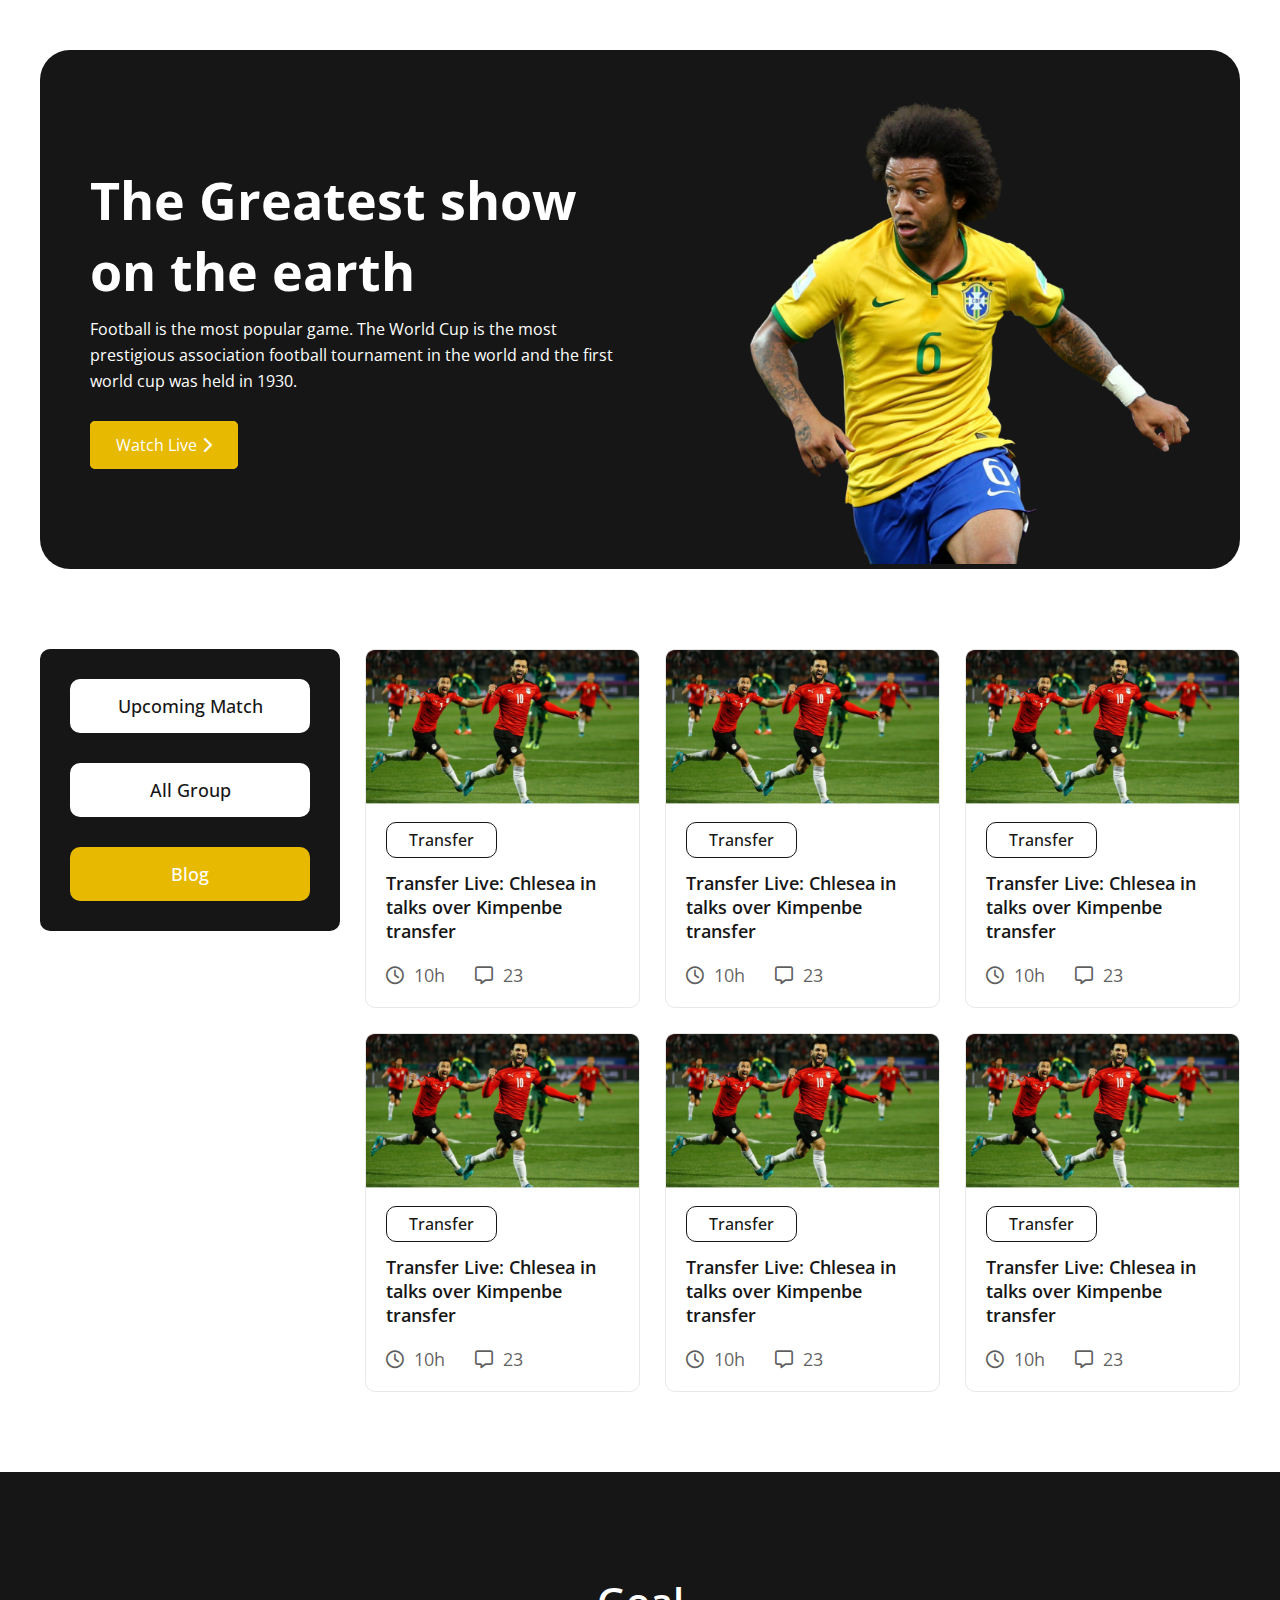
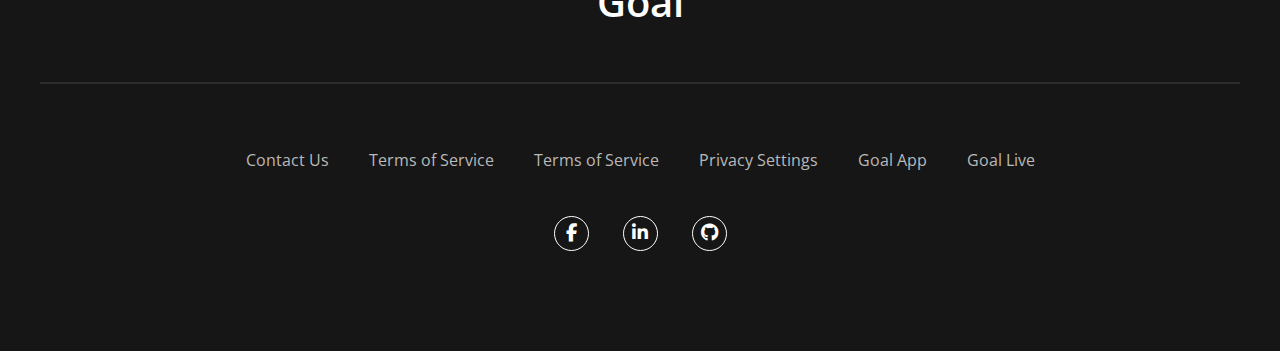
==== index.html @ fa1135a6 "assignment-2" ====
<!DOCTYPE html>
<html lang="en">
  <head>
    <meta charset="UTF-8" />
    <meta http-equiv="X-UA-Compatible" content="IE=edge" />
    <meta name="viewport" content="width=device-width, initial-scale=1.0" />
    <title>World Cup</title>

    <!-- Font Awesome CDN -->
    <link
      rel="stylesheet"
      href="https://cdnjs.cloudflare.com/ajax/libs/font-awesome/6.1.1/css/all.min.css"
    />

    <!-- Custom CSS -->
    <link rel="stylesheet" href="assets/css/style.css" />
  </head>
  <body>
    <main>
      <!-- Hero Section HTML Start -->

      <section id="Hero">
        <div class="container">
          <div class="hero-wrapper">
            <div class="hero-content">
              <h1>The Greatest show on the earth</h1>
              <p>
                Football is the most popular game. The World Cup is the most prestigious association football tournament in the world and the first world cup was held in 1930.
              </p>
              <a class="hero-btn" href="#"
                >Watch Live<i class="fa-solid fa-chevron-right"></i
              ></a>
            </div>
            <div class="hero-img">
              <img src="assets/images/hero-banner.png" alt="hero-banner" />
            </div>
          </div>
        </div>
      </section>

      <!-- Hero Section HTML End -->

      <!-- Blog Section HTML Start -->

      <section id="Blog">
        <div class="container">
          <div class="blog-wrapper">
            <div class="blog-left">
              <div class="blog-buttons">
                <a href="upcoming-match.html">Upcoming Match</a>
                <a href="#">All Group</a>
                <a class="active" href="#">Blog</a>
              </div>
            </div>
            <div class="blog-right">
              <div class="blogs">
                <article class="single-blog">
                  <div class="blog-thumbnail">
                    <img src="assets/images/blog-img.png" alt="blog-img" />
                  </div>
                  <div class="blog-content">
                    <a href="#">Transfer</a>
                    <h4>
                      Transfer Live: Chlesea in talks over Kimpenbe transfer
                    </h4>
                    <div class="blog-status">
                      <span><i class="fa-regular fa-clock"></i>10h</span>
                      <span><i class="fa-regular fa-message"></i></i>23</span>
                    </div>
                  </div>
                </article>
                <article class="single-blog">
                  <div class="blog-thumbnail">
                    <img src="assets/images/blog-img.png" alt="blog-img" />
                  </div>
                  <div class="blog-content">
                    <a href="#">Transfer</a>
                    <h4>
                      Transfer Live: Chlesea in talks over Kimpenbe transfer
                    </h4>
                    <div class="blog-status">
                      <span><i class="fa-regular fa-clock"></i>10h</span>
                      <span><i class="fa-regular fa-message"></i></i>23</span>
                    </div>
                  </div>
                </article>
                <article class="single-blog">
                  <div class="blog-thumbnail">
                    <img src="assets/images/blog-img.png" alt="blog-img" />
                  </div>
                  <div class="blog-content">
                    <a href="#">Transfer</a>
                    <h4>
                      Transfer Live: Chlesea in talks over Kimpenbe transfer
                    </h4>
                    <div class="blog-status">
                      <span><i class="fa-regular fa-clock"></i>10h</span>
                      <span><i class="fa-regular fa-message"></i></i>23</span>
                    </div>
                  </div>
                </article>
                <article class="single-blog">
                  <div class="blog-thumbnail">
                    <img src="assets/images/blog-img.png" alt="blog-img" />
                  </div>
                  <div class="blog-content">
                    <a href="#">Transfer</a>
                    <h4>
                      Transfer Live: Chlesea in talks over Kimpenbe transfer
                    </h4>
                    <div class="blog-status">
                      <span><i class="fa-regular fa-clock"></i>10h</span>
                      <span><i class="fa-regular fa-message"></i></i>23</span>
                    </div>
                  </div>
                </article>
                <article class="single-blog">
                  <div class="blog-thumbnail">
                    <img src="assets/images/blog-img.png" alt="blog-img" />
                  </div>
                  <div class="blog-content">
                    <a href="#">Transfer</a>
                    <h4>
                      Transfer Live: Chlesea in talks over Kimpenbe transfer
                    </h4>
                    <div class="blog-status">
                      <span><i class="fa-regular fa-clock"></i>10h</span>
                      <span><i class="fa-regular fa-message"></i></i>23</span>
                    </div>
                  </div>
                </article>
                <article class="single-blog">
                  <div class="blog-thumbnail">
                    <img src="assets/images/blog-img.png" alt="blog-img" />
                  </div>
                  <div class="blog-content">
                    <a href="#">Transfer</a>
                    <h4>
                      Transfer Live: Chlesea in talks over Kimpenbe transfer
                    </h4>
                    <div class="blog-status">
                      <span><i class="fa-regular fa-clock"></i>10h</span>
                      <span><i class="fa-regular fa-message"></i></i>23</span>
                    </div>
                  </div>
                </article>
              </div>
              <div class="view-btn">
                <a href="#">View All</a>
              </div>
            </div>
          </div>
        </div>
      </section>

      <!-- Blog Section HTML End -->

    </main>

    <!-- Footer Section HTML Start -->

    <footer id="Footer">
        <div class="footer-wrapper">
            <div class="container">
                <div class="footer-logo">
                    <a href="#">Goal</a>
                </div>
                <hr>
                <div class="footer-menu">
                    <ul>
                        <li><a href="#">Contact Us</a></li>
                        <li><a href="#">Terms of Service</a></li>
                        <li><a href="#">Terms of Service</a></li>
                        <li><a href="#">Privacy Settings</a></li>
                        <li><a href="#">Goal App</a></li>
                        <li><a href="#">Goal Live</a></li>
                    </ul>
                </div>
                <div class="social-link">
                  <a href="https://www.facebook.com"><i class="fa-brands fa-facebook-f"></i></a>
                  <a href="https://www.linkedin.com"><i class="fa-brands fa-linkedin-in"></i></a>
                  <a href="https://github.com"><i class="fa-brands fa-github"></i></a>
                </div>
            </div>
        </div>
    </footer>

    <!-- Footer Section HTML End -->

  </body>
</html>
---- assets/css/style.css ----
/* Base Styles Start */

/* Font */

@import url("https://fonts.googleapis.com/css2?family=Open+Sans:wght@300;400;500;600;700&display=swap");

* {
  margin: 0;
  padding: 0;
  box-sizing: border-box;
}

body {
  font-family: "Open Sans", sans-serif;
  scroll-behavior: smooth;
}

a {
  text-decoration: none;
  cursor: pointer;
}

img {
  max-width: 100%;
}

li {
  list-style: none;
}

.container {
  max-width: 1200px;
  margin: auto;
}

/* Base Styles End */

/* Hero Section CSS Start */

.hero-wrapper {
  display: flex;
  justify-content: space-between;
  align-items: center;
  background: #161616;
  padding: 0 50px;
  margin-top: 50px;
  border-radius: 30px;
}

.hero-content {
  max-width: 50%;
  padding: 50px 0;
}

.hero-img {
  text-align: right;
  padding-top: 50px;
}

.hero-img img {
  max-width: 80%;
}

.hero-content h1 {
  font-weight: 700;
  font-size: 52px;
  color: #ffffff;
}

.hero-content p {
  font-size: 16px;
  line-height: 26px;
  color: #ffffff;
  padding: 10px 0 40px;
}

.hero-content .hero-btn {
  background: #e7b900;
  color: #ffffff;
  border: 1px solid #e7b900;
  padding: 12px 25px;
  border-radius: 5px;
  transition: all 0.3s ease-in-out;
}
.hero-content .hero-btn:hover {
  background: transparent;
  color: #e7b900;
  border: 1px solid #e7b900;
}

.hero-content .hero-btn i {
  padding-left: 5px;
  transition: 0.3s;
}
.hero-btn:hover i {
  padding-left: 8px;
  color: #e7b900;
}

/* Hero Section CSS End */

/* Blog Section CSS Start */

section#Blog {
  padding: 80px 0;
}

.blog-wrapper {
  display: flex;
  align-items: flex-start;
}

.blog-left {
  max-width: 300px;
  width: 100%;
  background: #161616;
  padding: 30px;
  margin-right: 25px;
  border-radius: 10px;
}

.blog-buttons {
  display: flex;
  flex-direction: column;
}

.blog-buttons a {
  background: #ffffff;
  font-size: 18px;
  font-weight: 500;
  color: #161616;
  padding: 15px 0;
  text-align: center;
  border-radius: 10px;
}

.blog-buttons .active {
  background: #e7b900;
  color: #ffffff;
}

.blog-buttons a:nth-child(2) {
  margin: 30px 0;
}

.blogs,
.upcoming-match {
  display: grid;
  grid-template-columns: repeat(3, 1fr);
  grid-gap: 25px;
}

article.single-blog,
.single-match {
  border: 1px solid #e8e8e8;
  border-radius: 10px;
}

.blog-content {
  padding: 20px;
}

.blog-content a {
  font-size: 1rem;
  font-weight: 500;
  color: #161616;
  border: 1px solid #161616;
  padding: 6px 22px;
  border-radius: 10px;
}

.blog-content h4 {
  font-size: 18px;
  font-weight: 600;
  color: #161616;
  padding-top: 20px;
}

.blog-status {
  display: flex;
  padding-top: 20px;
}

.blog-status span {
  font-size: 18px;
  color: #161616b3;
}
.blog-status span:last-child {
  padding-left: 30px;
}

.blog-status span i {
  padding-right: 10px;
}

.view-btn {
  text-align: center;
  margin-top: 50px;
  display: none;
}

.view-btn a {
  background: #e7b900;
  color: #ffffff;
  border: 1px solid #e7b900;
  padding: 10px 25px;
  border-radius: 5px;
  transition: all 0.3s ease-in-out;
}

.view-btn a:hover {
  background: transparent;
  color: #e7b900;
  border: 1px solid #e7b900;
}

/* Blog Section CSS End */

/* Footer Section CSS Start */

.footer-wrapper {
  background: #161616;
  padding: 100px 0;
}

.footer-logo {
  text-align: center;
}

.footer-logo a {
  font-weight: 600;
  font-size: 40px;
  line-height: 60px;
  color: #ffffff;
}

hr {
  border: 1px solid #ffffff1a;
  margin: 50px 0;
}

.footer-menu ul {
  display: flex;
  justify-content: center;
  align-items: center;
  flex-wrap: wrap;
}

.footer-menu ul li {
  padding: 15px 0;
}

.footer-menu ul li a {
  color: #b9b9b9;
  padding: 0 20px;
}

.social-link {
  text-align: center;
  padding-top: 30px;
}

.social-link i {
  width: 35px;
  height: 35px;
  font-size: 18px;
  color: #ffffff;
  text-align: center;
  margin: 0 15px;
  padding: 7px;
  border: 1px solid #ffffff;
  border-radius: 50%;
  transition: all 0.3s ease-in-out;
}

.social-link i:hover {
  background: #ffffff;
  color: #161616;
  border: 1px solid #ffffff;
}

/* Footer Section CSS End */

/* Upcoming Match Page CSS Start */

.single-match {
  padding: 30px 20px;
}

.match-top {
  display: flex;
  justify-content: space-between;
  align-items: center;
}

.match-top span {
  font-size: 1rem;
  font-weight: 700;
  padding: 0 15px;
}

.match-content {
  padding-top: 20px;
  text-align: center;
}

.match-content h3 {
  font-size: 20px;
  font-weight: 600;
  padding-bottom: 5px;
}

/* Upcoming Match Page CSS End */

/* Media Queries For Responsive */

@media only screen and (max-width: 576px) {
  .hero-wrapper {
    flex-direction: column;
    padding: 0 20px;
    margin: 50px 20px 0;
  }
  .hero-content {
    max-width: 100%;
    text-align: center;
  }
  .hero-content h1 {
    font-size: 25px;
  }
  .hero-img {
    text-align: center;
    padding-top: 20px;
  }
  .blog-wrapper {
    flex-direction: column;
  }
  .blog-left {
    max-width: 100%;
    background: transparent;
  }
  .blog-right {
    width: 100%;
  }
  .blog-buttons a {
    border: 1px solid #e8e8e8;
  }
  .blogs,
  .upcoming-match {
    grid-template-columns: repeat(1, 1fr);
    margin: 0 20px;
  }
  .footer-menu ul {
    flex-direction: column;
  }
}

@media only screen and (min-width: 577px) and (max-width: 992px) {
  .hero-wrapper {
    margin: 50px 20px 0;
  }
  .hero-content h1 {
    font-size: 32px;
  }
  .blog-wrapper {
    flex-direction: column;
  }
  .blog-left {
    max-width: 100%;
    background: transparent;
  }
  .blog-right {
    width: 100%;
  }
  .blog-buttons {
    flex-direction: row;
    align-items: center;
    justify-content: space-between;
  }
  .blog-buttons a {
    width: 220px;
    border: 1px solid #e8e8e8;
  }
  .blogs,
  .upcoming-match {
    grid-template-columns: repeat(2, 1fr);
    margin: 0 20px;
  }
  .view-btn {
    display: block;
  }
}
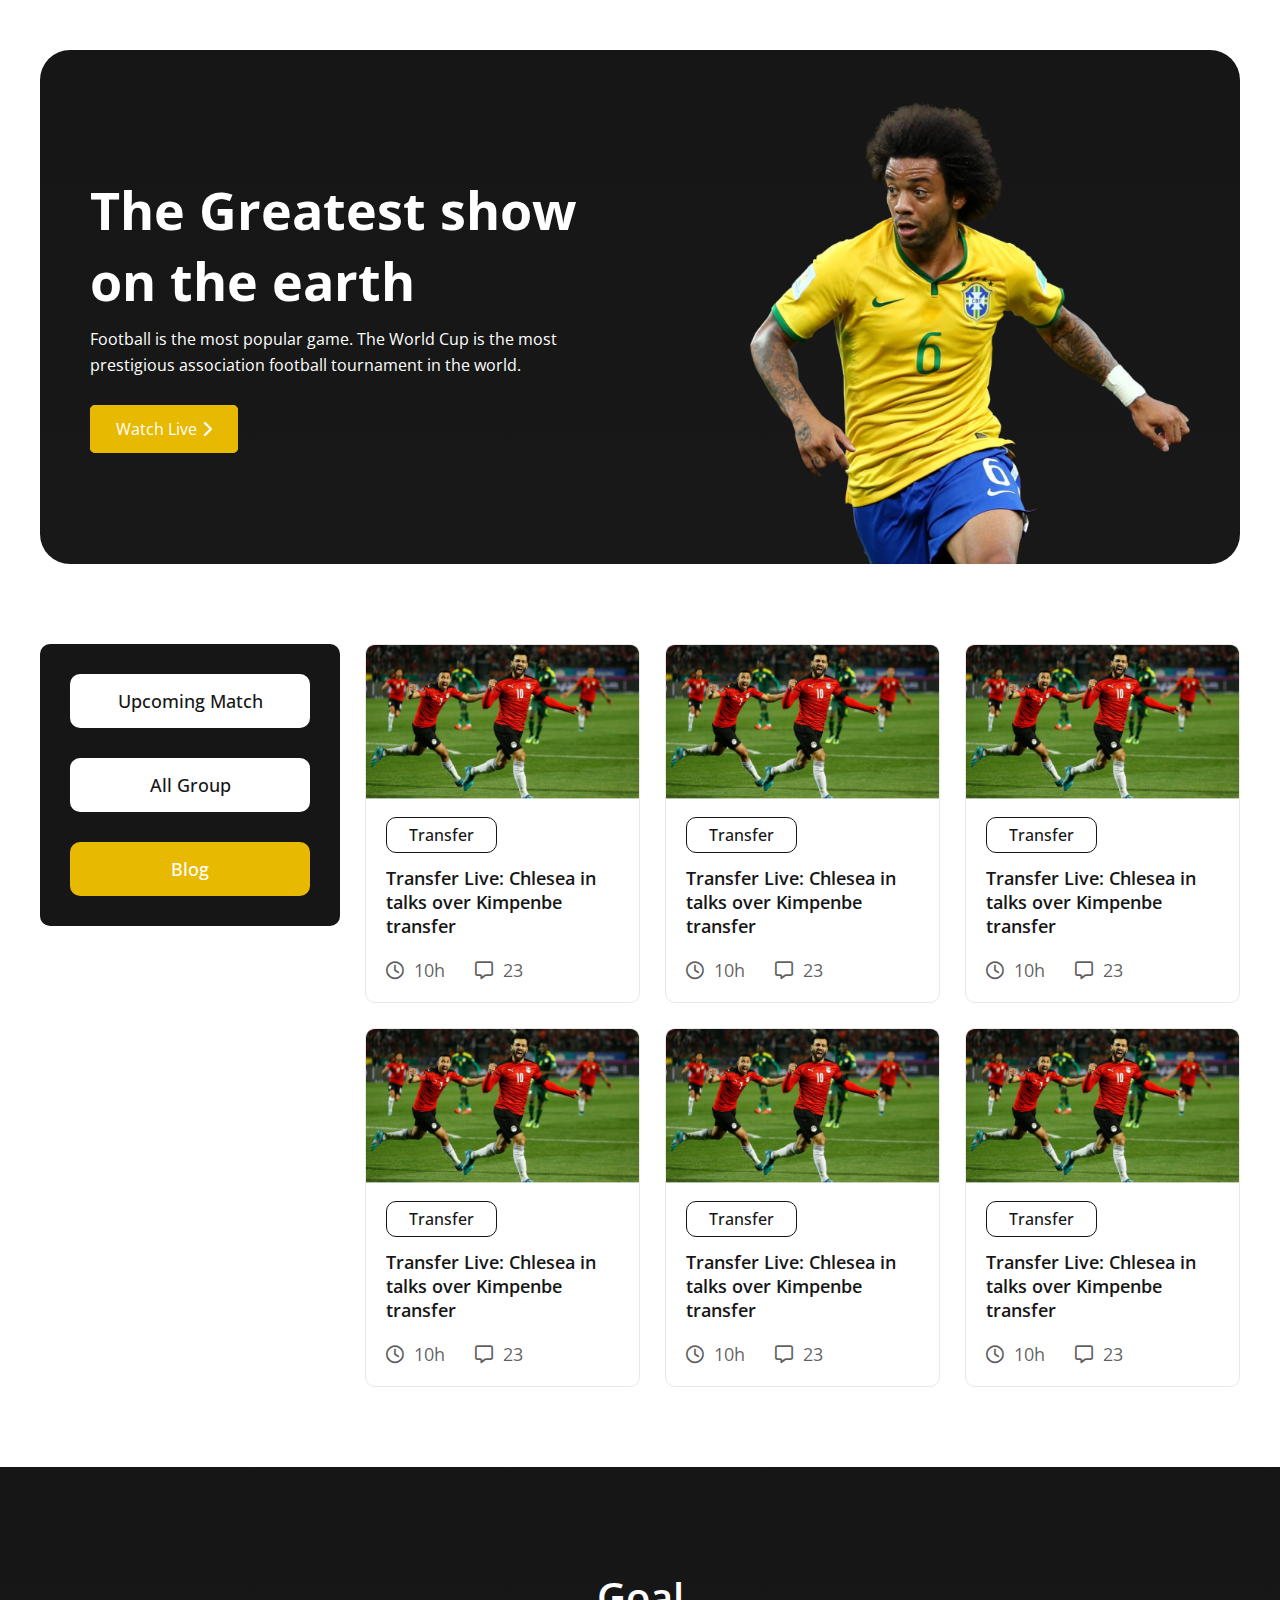
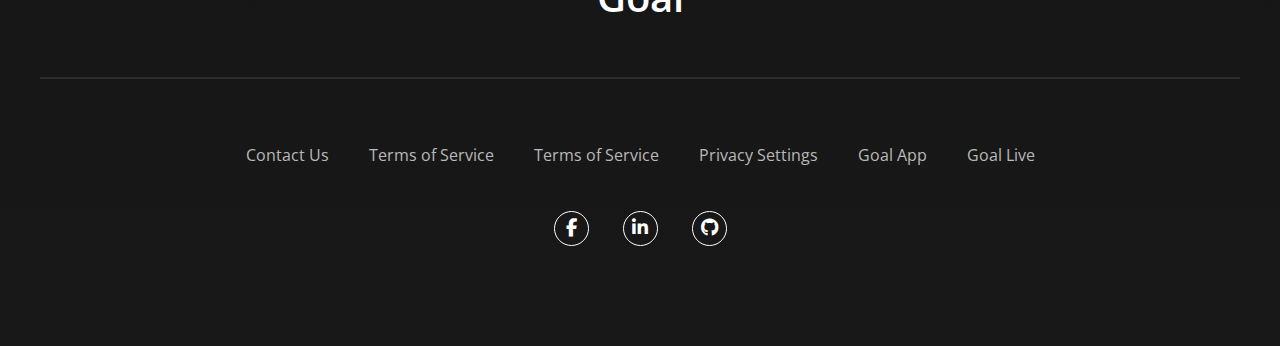
==== commit e375f080: "updated" ====
--- a/index.html
+++ b/index.html
@@ -25,7 +25,7 @@
             <div class="hero-content">
               <h1>The Greatest show on the earth</h1>
               <p>
-                Football is the most popular game. The World Cup is the most prestigious association football tournament in the world and the first world cup was held in 1930.
+                Football is the most popular game. The World Cup is the most prestigious association football tournament in the world.
               </p>
               <a class="hero-btn" href="#"
                 >Watch Live<i class="fa-solid fa-chevron-right"></i
--- a/assets/css/style.css
+++ b/assets/css/style.css
@@ -41,7 +41,7 @@
   display: flex;
   justify-content: space-between;
   align-items: center;
-  background: #161616;
+  background: linear-gradient(#161616, #181818);
   padding: 0 50px;
   margin-top: 50px;
   border-radius: 30px;
@@ -59,6 +59,7 @@
 
 .hero-img img {
   max-width: 80%;
+  margin-bottom: -5px;
 }
 
 .hero-content h1 {
@@ -219,7 +220,7 @@
 /* Footer Section CSS Start */
 
 .footer-wrapper {
-  background: #161616;
+  background: linear-gradient(#161616, #181818);
   padding: 100px 0;
 }
 
@@ -284,7 +285,7 @@
 /* Upcoming Match Page CSS Start */
 
 .single-match {
-  padding: 30px 20px;
+  padding: 40px 20px;
 }
 
 .match-top {
@@ -313,6 +314,8 @@
 /* Upcoming Match Page CSS End */
 
 /* Media Queries For Responsive */
+
+/* Small/Mobile Devices */
 
 @media only screen and (max-width: 576px) {
   .hero-wrapper {
@@ -341,8 +344,13 @@
   .blog-right {
     width: 100%;
   }
+  .blog-buttons {
+    flex-direction: column;
+    align-items: center;
+  }
   .blog-buttons a {
     border: 1px solid #e8e8e8;
+    padding: 15px 30px;
   }
   .blogs,
   .upcoming-match {
@@ -354,6 +362,8 @@
   }
 }
 
+/* Medium/Tab Devices */
+
 @media only screen and (min-width: 577px) and (max-width: 992px) {
   .hero-wrapper {
     margin: 50px 20px 0;
